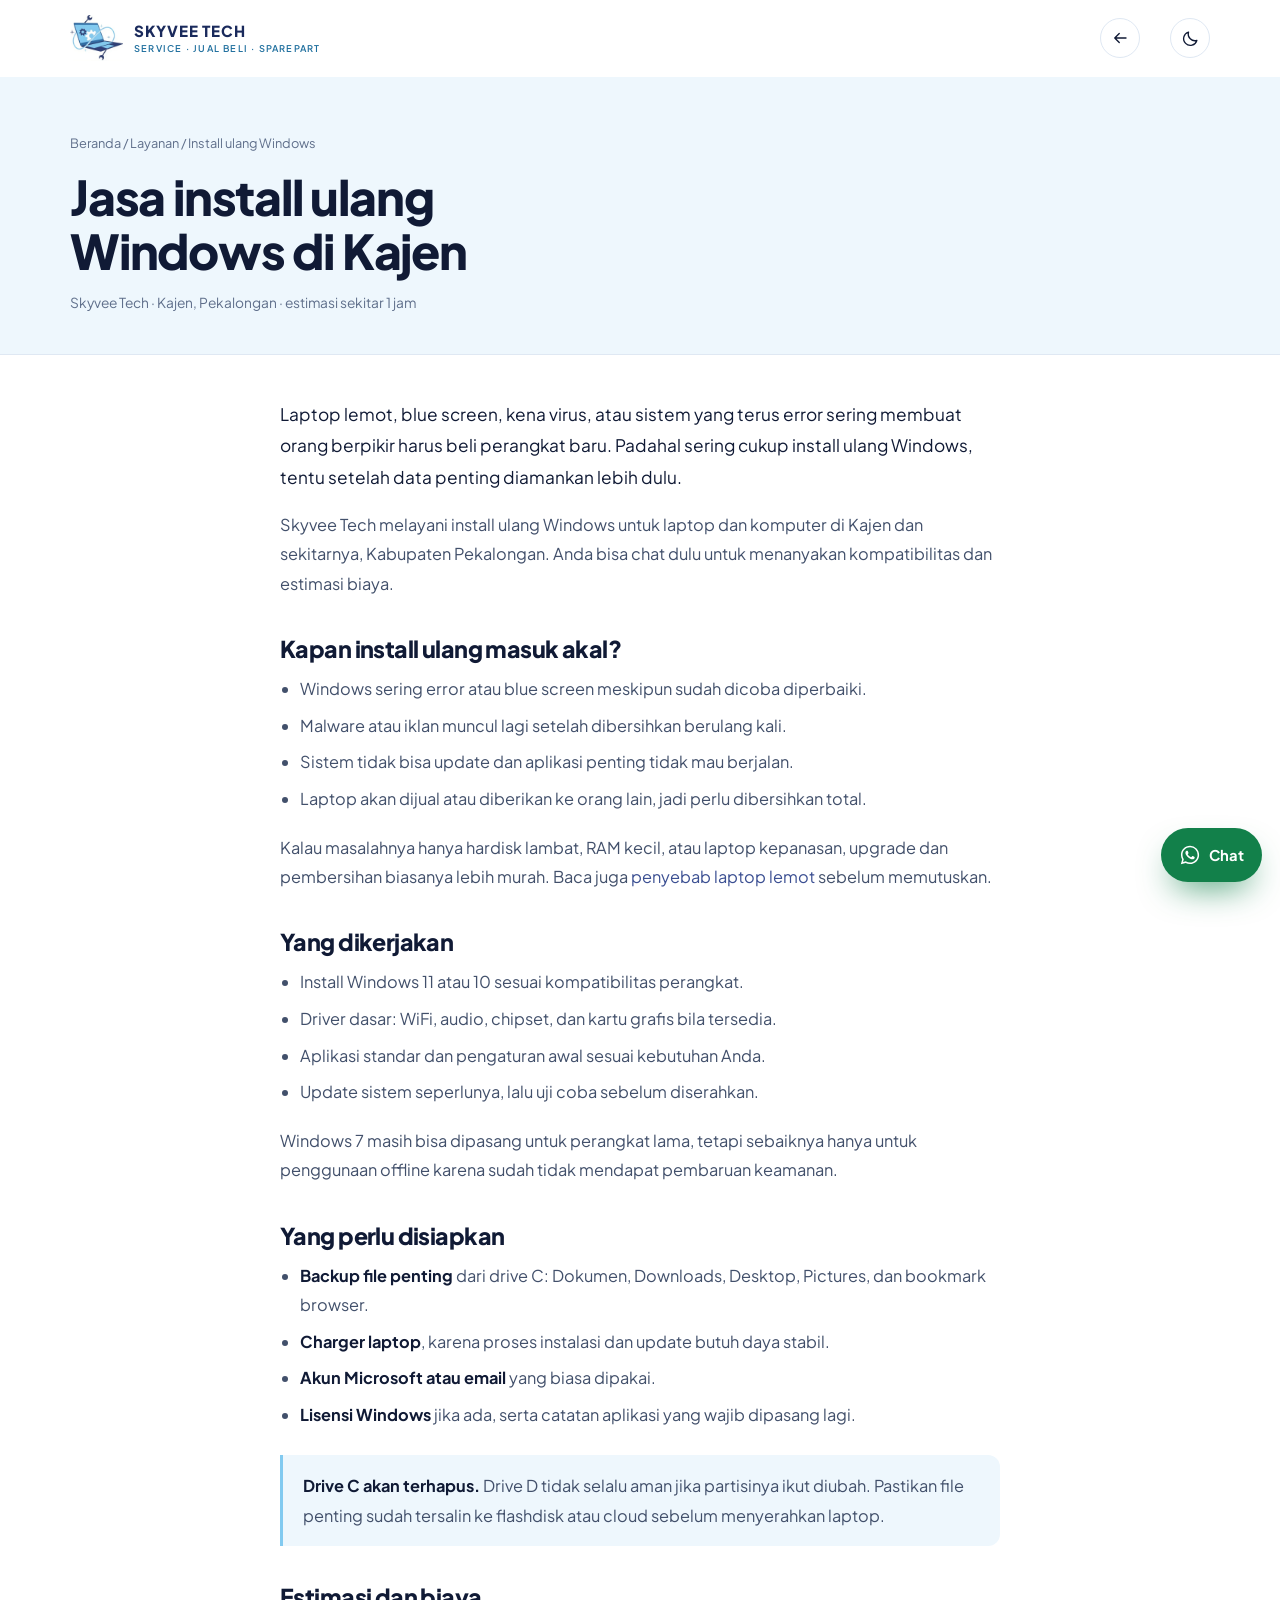
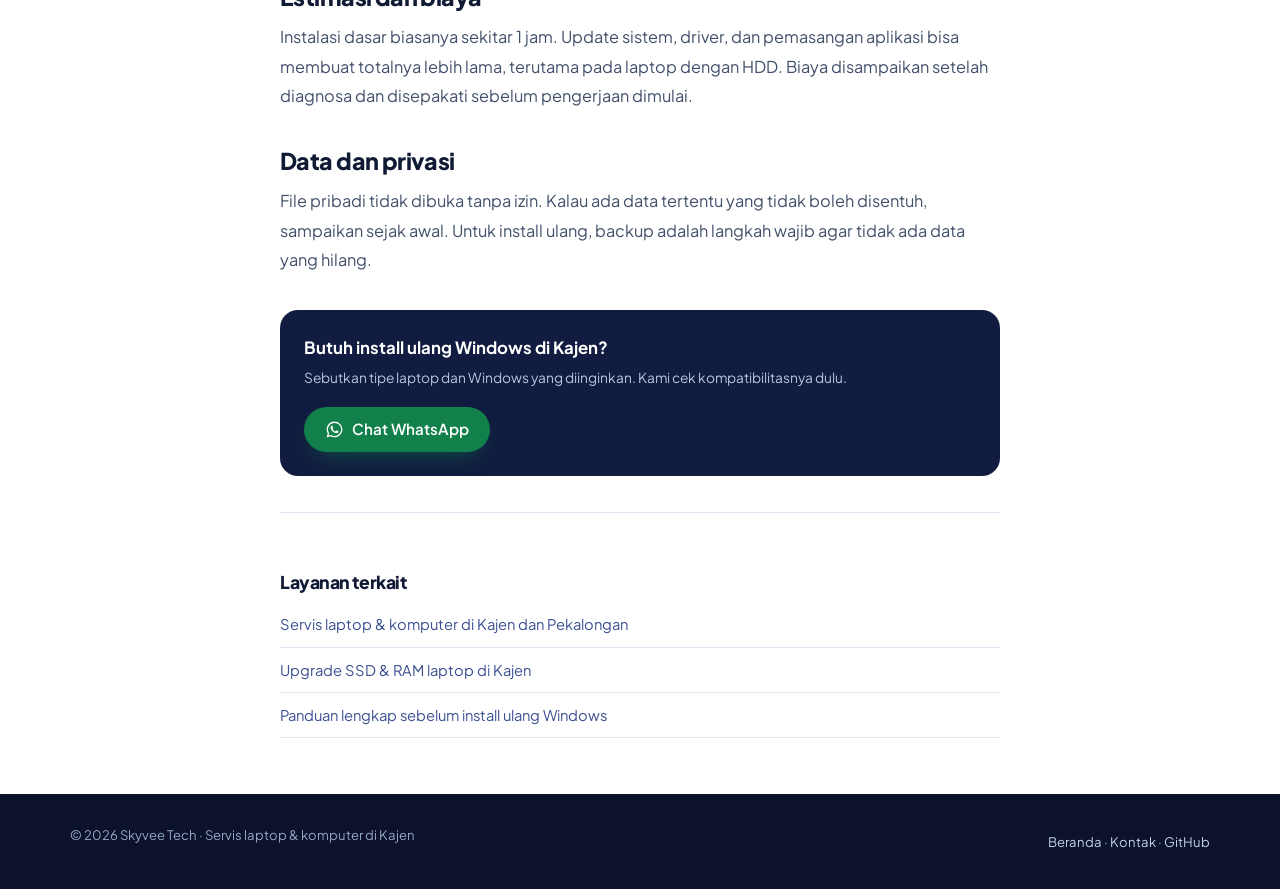
==== install-ulang-windows-kajen.html @ 033c81c3 "Tambah halaman layanan dan optimalkan SEO lokal" ====
<!doctype html>
<html lang="id">
<head>
<meta charset="utf-8">
<meta name="viewport" content="width=device-width, initial-scale=1">
<title>Jasa Install Ulang Windows di Kajen — Skyvee Tech</title>
<meta name="description" content="Jasa install ulang Windows 11/10 di Kajen, Pekalongan. Driver lengkap, estimasi sekitar 1 jam, konsultasi kompatibilitas dan backup data via WhatsApp.">
<meta name="theme-color" content="#16204a">
<link rel="canonical" href="https://skyveetech.my.id/install-ulang-windows-kajen.html">
<meta property="og:type" content="website">
<meta property="og:site_name" content="Skyvee Tech">
<meta property="og:locale" content="id_ID">
<meta property="og:url" content="https://skyveetech.my.id/install-ulang-windows-kajen.html">
<meta property="og:title" content="Jasa Install Ulang Windows di Kajen — Skyvee Tech">
<meta property="og:description" content="Install ulang Windows 11/10 di Kajen, Pekalongan. Driver lengkap, estimasi sekitar 1 jam, konsultasi dan backup data via WhatsApp.">
<meta property="og:image" content="https://skyveetech.my.id/assets/img/og.jpg">
<meta name="twitter:card" content="summary_large_image">
<link rel="icon" href="assets/favicon.svg" type="image/svg+xml">
<link rel="apple-touch-icon" href="assets/apple-touch-icon.png">
<link rel="preload" href="assets/fonts/plus-jakarta-sans-latin.woff2" as="font" type="font/woff2" crossorigin>
<script>
(function () {
  var theme;
  try { theme = localStorage.getItem('theme'); } catch (e) {}
  if (theme !== 'dark' && theme !== 'light') {
    theme = window.matchMedia('(prefers-color-scheme: dark)').matches ? 'dark' : 'light';
  }
  document.documentElement.setAttribute('data-theme', theme);
})();
</script>
<link rel="stylesheet" href="assets/css/style.css">
<script>document.documentElement.classList.add('js');</script>
<script type="application/ld+json">
{
  "@context": "https://schema.org",
  "@graph": [
    {
      "@type": "Service",
      "name": "Install Ulang Windows di Kajen",
      "serviceType": "Install ulang Windows",
      "description": "Jasa install ulang Windows 11/10 di Kajen, Pekalongan, termasuk driver dan aplikasi standar. Konsultasi kompatibilitas dan backup data sebelum pengerjaan.",
      "url": "https://skyveetech.my.id/install-ulang-windows-kajen.html",
      "provider": {
        "@type": "LocalBusiness",
        "name": "Skyvee Tech",
        "url": "https://skyveetech.my.id/",
        "telephone": "+6285641388709",
        "address": {
          "@type": "PostalAddress",
          "streetAddress": "Perumahan Griya Kajen Indah, Gg. Anggrek IV No.46, Karang Utara",
          "addressLocality": "Kajen",
          "addressRegion": "Jawa Tengah",
          "postalCode": "51161",
          "addressCountry": "ID"
        }
      },
      "areaServed": { "@type": "AdministrativeArea", "name": "Kabupaten Pekalongan" }
    },
    {
      "@type": "BreadcrumbList",
      "itemListElement": [
        { "@type": "ListItem", "position": 1, "name": "Beranda", "item": "https://skyveetech.my.id/" },
        { "@type": "ListItem", "position": 2, "name": "Layanan", "item": "https://skyveetech.my.id/#layanan" },
        { "@type": "ListItem", "position": 3, "name": "Install Ulang Windows di Kajen", "item": "https://skyveetech.my.id/install-ulang-windows-kajen.html" }
      ]
    }
  ]
}
</script>
</head>
<body>
<header class="site-header" id="site-header">
  <div class="wrap header-inner">
    <a class="brand" href="index.html" aria-label="Skyvee Tech — beranda">
      <img id="brand-mark" src="assets/img/logo-mark.webp" data-light="assets/img/logo-mark.webp" data-dark="assets/img/logo-mark-dark.webp" alt="" width="277" height="240">
      <script>
        if (document.documentElement.getAttribute('data-theme') === 'dark') {
          document.getElementById('brand-mark').src = 'assets/img/logo-mark-dark.webp';
        }
      </script>
      <span class="brand-text">
        <strong>Skyvee Tech</strong>
        <small>Service · Jual Beli · Sparepart</small>
      </span>
    </a>
    <a class="article-back" href="index.html" aria-label="Kembali ke beranda">
      <svg class="icon" aria-hidden="true"><use href="#i-arrow-left"></use></svg>
    </a>
    <button class="theme-toggle" type="button" aria-label="Aktifkan mode gelap" title="Mode gelap">
      <svg class="icon" aria-hidden="true"><use href="#i-moon"></use></svg>
    </button>
  </div>
</header>

<main>
  <div class="article-hero">
    <div class="wrap">
      <p class="article-crumbs"><a href="index.html">Beranda</a> / <a href="index.html#layanan">Layanan</a> / Install ulang Windows</p>
      <h1>Jasa install ulang Windows di Kajen</h1>
      <p class="article-meta">Skyvee Tech · Kajen, Pekalongan · estimasi sekitar 1 jam</p>
    </div>
  </div>

  <article class="article-body">
    <p>Laptop lemot, blue screen, kena virus, atau sistem yang terus error sering membuat orang berpikir harus beli perangkat baru. Padahal sering cukup install ulang Windows, tentu setelah data penting diamankan lebih dulu.</p>
    <p>Skyvee Tech melayani install ulang Windows untuk laptop dan komputer di Kajen dan sekitarnya, Kabupaten Pekalongan. Anda bisa chat dulu untuk menanyakan kompatibilitas dan estimasi biaya.</p>

    <h2>Kapan install ulang masuk akal?</h2>
    <ul>
      <li>Windows sering error atau blue screen meskipun sudah dicoba diperbaiki.</li>
      <li>Malware atau iklan muncul lagi setelah dibersihkan berulang kali.</li>
      <li>Sistem tidak bisa update dan aplikasi penting tidak mau berjalan.</li>
      <li>Laptop akan dijual atau diberikan ke orang lain, jadi perlu dibersihkan total.</li>
    </ul>
    <p>Kalau masalahnya hanya hardisk lambat, RAM kecil, atau laptop kepanasan, upgrade dan pembersihan biasanya lebih murah. Baca juga <a href="artikel/laptop-lemot.html">penyebab laptop lemot</a> sebelum memutuskan.</p>

    <h2>Yang dikerjakan</h2>
    <ul>
      <li>Install Windows 11 atau 10 sesuai kompatibilitas perangkat.</li>
      <li>Driver dasar: WiFi, audio, chipset, dan kartu grafis bila tersedia.</li>
      <li>Aplikasi standar dan pengaturan awal sesuai kebutuhan Anda.</li>
      <li>Update sistem seperlunya, lalu uji coba sebelum diserahkan.</li>
    </ul>
    <p>Windows 7 masih bisa dipasang untuk perangkat lama, tetapi sebaiknya hanya untuk penggunaan offline karena sudah tidak mendapat pembaruan keamanan.</p>

    <h2>Yang perlu disiapkan</h2>
    <ul>
      <li><strong>Backup file penting</strong> dari drive C: Dokumen, Downloads, Desktop, Pictures, dan bookmark browser.</li>
      <li><strong>Charger laptop</strong>, karena proses instalasi dan update butuh daya stabil.</li>
      <li><strong>Akun Microsoft atau email</strong> yang biasa dipakai.</li>
      <li><strong>Lisensi Windows</strong> jika ada, serta catatan aplikasi yang wajib dipasang lagi.</li>
    </ul>
    <div class="callout">
      <p><strong>Drive C akan terhapus.</strong> Drive D tidak selalu aman jika partisinya ikut diubah. Pastikan file penting sudah tersalin ke flashdisk atau cloud sebelum menyerahkan laptop.</p>
    </div>

    <h2>Estimasi dan biaya</h2>
    <p>Instalasi dasar biasanya sekitar 1 jam. Update sistem, driver, dan pemasangan aplikasi bisa membuat totalnya lebih lama, terutama pada laptop dengan HDD. Biaya disampaikan setelah diagnosa dan disepakati sebelum pengerjaan dimulai.</p>

    <h2>Data dan privasi</h2>
    <p>File pribadi tidak dibuka tanpa izin. Kalau ada data tertentu yang tidak boleh disentuh, sampaikan sejak awal. Untuk install ulang, backup adalah langkah wajib agar tidak ada data yang hilang.</p>

    <div class="article-cta">
      <div>
        <strong>Butuh install ulang Windows di Kajen?</strong>
        <p>Sebutkan tipe laptop dan Windows yang diinginkan. Kami cek kompatibilitasnya dulu.</p>
      </div>
      <a class="btn btn-wa" href="https://wa.me/6285641388709?text=Halo%20Skyvee%20Tech%2C%20saya%20mau%20install%20ulang%20Windows.%20Laptop%20saya%3A%20" target="_blank" rel="noopener">
        <svg class="icon" aria-hidden="true"><use href="#i-wa"></use></svg>
        Chat WhatsApp
      </a>
    </div>

    <div class="article-related">
      <h2>Layanan terkait</h2>
      <a href="servis-laptop-pekalongan.html">Servis laptop &amp; komputer di Kajen dan Pekalongan</a>
      <a href="upgrade-ssd-ram-kajen.html">Upgrade SSD &amp; RAM laptop di Kajen</a>
      <a href="artikel/install-ulang-windows.html">Panduan lengkap sebelum install ulang Windows</a>
    </div>
  </article>
</main>

<footer class="article-footer">
  <div class="wrap">
    <p>© 2026 Skyvee Tech · Servis laptop &amp; komputer di Kajen</p>
    <p><a href="index.html">Beranda</a> · <a href="index.html#kontak">Kontak</a> · <a href="https://github.com/Skyvee-Tech" target="_blank" rel="noopener">GitHub</a></p>
  </div>
</footer>

<a class="wa-float" href="https://wa.me/6285641388709?text=Halo%20Skyvee%20Tech%2C%20saya%20mau%20tanya%20soal%20servis." target="_blank" rel="noopener" aria-label="Chat WhatsApp Skyvee Tech">
  <svg class="icon" aria-hidden="true"><use href="#i-wa"></use></svg>
  <span>Chat</span>
</a>

<svg xmlns="http://www.w3.org/2000/svg" class="sprite" aria-hidden="true" focusable="false">
  <symbol id="i-wa" viewBox="0 0 24 24"><path fill="currentColor" d="M12.04 2C6.58 2 2.13 6.45 2.13 11.91c0 1.75.46 3.45 1.32 4.95L2 22l5.25-1.38a9.9 9.9 0 0 0 4.79 1.22h.01c5.46 0 9.9-4.45 9.9-9.91 0-2.65-1.03-5.14-2.9-7.01A9.82 9.82 0 0 0 12.04 2Zm0 18.15h-.01a8.2 8.2 0 0 1-4.19-1.15l-.3-.18-3.12.82.83-3.04-.2-.31a8.2 8.2 0 0 1-1.26-4.38c0-4.54 3.7-8.24 8.25-8.24 2.2 0 4.27.86 5.83 2.42a8.18 8.18 0 0 1 2.41 5.83c0 4.54-3.7 8.23-8.24 8.23Zm4.52-6.16c-.25-.12-1.47-.72-1.69-.81-.23-.08-.39-.12-.56.13-.17.24-.64.8-.78.97-.15.17-.29.19-.54.06-.25-.12-1.05-.39-1.99-1.23-.74-.66-1.23-1.47-1.38-1.72-.14-.25-.01-.38.11-.51.11-.11.25-.29.37-.43.12-.14.17-.25.25-.41.08-.17.04-.31-.02-.43-.06-.12-.56-1.34-.76-1.84-.2-.48-.41-.42-.56-.43h-.48c-.17 0-.43.06-.66.31-.22.25-.86.85-.86 2.07 0 1.22.89 2.4 1.01 2.56.12.17 1.75 2.67 4.23 3.74.59.26 1.05.41 1.41.52.59.19 1.13.16 1.56.1.48-.07 1.47-.6 1.68-1.18.21-.58.21-1.07.15-1.18-.06-.1-.23-.16-.48-.29Z"/></symbol>
  <symbol id="i-arrow-left" viewBox="0 0 24 24"><path fill="none" stroke="currentColor" stroke-width="1.8" stroke-linecap="round" stroke-linejoin="round" d="M20 12H5m6 6-6-6 6-6"/></symbol>
  <symbol id="i-moon" viewBox="0 0 24 24"><path fill="none" stroke="currentColor" stroke-width="1.7" stroke-linecap="round" stroke-linejoin="round" d="M20 14.5A8.5 8.5 0 0 1 9.5 4a8.5 8.5 0 1 0 10.5 10.5Z"/></symbol>
  <symbol id="i-sun" viewBox="0 0 24 24"><circle cx="12" cy="12" r="4.2" fill="none" stroke="currentColor" stroke-width="1.7"/><path fill="none" stroke="currentColor" stroke-width="1.7" stroke-linecap="round" d="M12 3v2M12 19v2M3 12h2M19 12h2M5.6 5.6 7 7M17 17l1.4 1.4M18.4 5.6 17 7M7 17l-1.4 1.4"/></symbol>
</svg>

<script src="assets/js/main.js" defer></script>
</body>
</html>
---- assets/css/style.css ----
/* ==========================================================================
   Skyvee Tech — landing page
   Palet diambil dari logo: navy #2f3f76, biru langit #82caf0.
   ========================================================================== */

/* Plus Jakarta Sans, SIL OFL 1.1 — variable 200–800, Latin subset */
@font-face {
  font-family: "Plus Jakarta Sans";
  font-style: normal;
  font-weight: 400 800;
  font-display: swap;
  src: url("../fonts/plus-jakarta-sans-latin.woff2") format("woff2");
  unicode-range: U+0000-00FF, U+0131, U+0152-0153, U+02BB-02BC, U+02C6, U+02DA, U+02DC, U+0304, U+0308, U+0329, U+2000-206F, U+20AC, U+2122, U+2191, U+2193, U+2212, U+2215, U+FEFF, U+FFFD;
}

:root {
  --navy-950: #0b1229;
  --navy-900: #111c40;
  --navy-800: #1a2a5c;
  --navy-700: #243470;
  --brand-700: #2f3f76;
  --brand-600: #3b4f92;
  --sky-500: #4aa8dd;
  --sky-400: #82caf0;
  --sky-200: #d9eefb;
  --sky-100: #eef7fd;
  --eyebrow: #1f6f9e;
  --ink: #101a35;
  --body: #42506b;
  --muted: #5f6f8b;
  --line: #dfe8f3;
  --white: #ffffff;
  --wa: #12804a;
  --wa-dark: #0c6a3b;
  --gold: #f5a623;

  --radius-sm: 12px;
  --radius: 18px;
  --radius-lg: 26px;
  --shadow-sm: 0 2px 8px rgba(16, 26, 53, .05);
  --shadow: 0 18px 40px -18px rgba(16, 26, 53, .22);
  --shadow-lg: 0 40px 80px -36px rgba(16, 26, 53, .35);
  --wrap: 1140px;
  --ease: cubic-bezier(.22, .61, .36, 1);
  --glass-bg: linear-gradient(145deg, rgba(255, 255, 255, .93), rgba(255, 255, 255, .72));
  --glass-border: rgba(130, 202, 240, .30);
  --glass-shadow: 0 18px 40px -30px rgba(16, 26, 53, .35), 0 6px 18px -14px rgba(16, 26, 53, .12);
  --glass-inset: inset 0 1px 0 rgba(255, 255, 255, .8);
}

*, *::before, *::after { box-sizing: border-box; }

html { scroll-behavior: smooth; -webkit-text-size-adjust: 100%; }

body {
  margin: 0;
  background: var(--white);
  color: var(--body);
  font-family: "Plus Jakarta Sans", "Segoe UI", system-ui, -apple-system, sans-serif;
  font-size: 16px;
  line-height: 1.65;
  -webkit-font-smoothing: antialiased;
  text-rendering: optimizeLegibility;
}

img, iframe, svg { max-width: 100%; }
img { height: auto; display: block; }

h1, h2, h3 {
  margin: 0 0 .5em;
  color: var(--ink);
  font-weight: 800;
  letter-spacing: -.025em;
  line-height: 1.12;
  text-wrap: balance;
}

section[id] { scroll-margin-top: 92px; }

h1 { font-size: clamp(2.15rem, 4.6vw, 3.7rem); }
h2 { font-size: clamp(1.7rem, 3.4vw, 2.55rem); }
h3 { font-size: 1.16rem; letter-spacing: -.01em; }

p { margin: 0 0 1em; }
p:last-child { margin-bottom: 0; }

a { color: var(--brand-600); text-decoration: none; }
a:hover { color: var(--brand-700); }

::selection { background: var(--sky-200); color: var(--ink); }

:focus-visible {
  outline: 3px solid var(--sky-500);
  outline-offset: 3px;
  border-radius: 6px;
}

.wrap {
  width: min(var(--wrap), 100% - 40px);
  margin-inline: auto;
}

.sr-only {
  position: absolute;
  width: 1px; height: 1px;
  padding: 0; margin: -1px;
  overflow: hidden;
  clip: rect(0 0 0 0);
  white-space: nowrap;
  border: 0;
}

.sprite { position: absolute; width: 0; height: 0; overflow: hidden; }

.icon { width: 1.25em; height: 1.25em; flex: none; }

.skip-link {
  position: absolute;
  left: 16px; top: -80px;
  z-index: 100;
  padding: 12px 18px;
  background: var(--navy-900);
  color: #fff;
  border-radius: 10px;
  font-weight: 600;
  transition: top .2s var(--ease);
}
.skip-link:focus { top: 16px; color: #fff; }

/* ---------- Buttons ---------- */

.btn {
  display: inline-flex;
  align-items: center;
  justify-content: center;
  gap: .55em;
  padding: 12px 20px;
  border: 1px solid transparent;
  border-radius: 999px;
  font: inherit;
  font-size: .95rem;
  font-weight: 600;
  line-height: 1.2;
  cursor: pointer;
  transition: transform .18s var(--ease), background-color .18s var(--ease),
              box-shadow .18s var(--ease), color .18s var(--ease), border-color .18s var(--ease);
}
.btn:hover { transform: translateY(-1px); }
.btn:active { transform: translateY(0); }

.btn-lg { padding: 15px 26px; font-size: 1rem; }
.btn-sm { padding: 9px 16px; font-size: .875rem; }

.btn-wa { background: var(--wa); color: #fff; box-shadow: 0 10px 24px -12px rgba(18, 128, 74, .75); }
.btn-wa:hover { background: var(--wa-dark); color: #fff; }

.btn-primary { background: var(--navy-800); color: #fff; }
.btn-primary:hover { background: var(--navy-900); color: #fff; }

.btn-ghost {
  background: #fff;
  color: var(--ink);
  border-color: var(--line);
  box-shadow: var(--shadow-sm);
}
.btn-ghost:hover { border-color: var(--sky-400); color: var(--ink); }

.btn-outline-light {
  background: rgba(255, 255, 255, .04);
  color: #fff;
  border-color: rgba(255, 255, 255, .28);
}
.btn-outline-light:hover { background: rgba(255, 255, 255, .1); color: #fff; border-color: rgba(255, 255, 255, .45); }

/* ---------- Header ---------- */

.site-header {
  position: sticky;
  top: 0;
  z-index: 50;
  background: #fff;
  border-bottom: 1px solid transparent;
  transition: border-color .2s var(--ease), box-shadow .2s var(--ease);
}
.site-header.is-scrolled {
  border-bottom-color: var(--line);
  box-shadow: 0 12px 30px -22px rgba(16, 26, 53, .35);
}

.header-inner {
  display: flex;
  align-items: center;
  gap: 30px;
  min-height: 76px;
}
.scroll-progress {
  position: fixed;
  top: 0;
  left: 0;
  right: 0;
  height: 3px;
  z-index: 90;
  pointer-events: none;
}
.scroll-progress span {
  display: block;
  width: 100%;
  height: 100%;
  transform: scaleX(0);
  transform-origin: 0 50%;
  background: linear-gradient(90deg, var(--sky-400), var(--sky-500), var(--brand-600));
  transition: transform .1s linear;
}

.brand { display: flex; align-items: center; gap: 11px; color: var(--ink); }
.brand:hover { color: var(--ink); }
.brand img { width: auto; height: 46px; }
.brand-text { display: grid; line-height: 1.15; }
.brand-text strong {
  font-size: .95rem;
  font-weight: 800;
  letter-spacing: .06em;
  text-transform: uppercase;
  color: var(--navy-800);
}
.brand-text small {
  font-size: .58rem;
  font-weight: 600;
  letter-spacing: .13em;
  text-transform: uppercase;
  color: var(--eyebrow);
  margin-top: 3px;
}

.site-nav { margin-left: auto; display: flex; align-items: center; gap: 26px; }
.site-nav a {
  position: relative;
  color: var(--body);
  font-size: .9rem;
  font-weight: 500;
}
.site-nav a::after {
  content: "";
  position: absolute;
  left: 0; right: 0; bottom: -6px;
  height: 2px;
  background: var(--sky-500);
  transform: scaleX(0);
  transform-origin: left;
  transition: transform .22s var(--ease);
}
.site-nav a:hover { color: var(--ink); }
.site-nav a:hover::after { transform: scaleX(1); }
.site-nav a[aria-current="location"] { color: var(--ink); }
.site-nav a[aria-current="location"]::after { transform: scaleX(1); }

.theme-toggle {
  display: inline-flex;
  align-items: center;
  justify-content: center;
  width: 40px;
  height: 40px;
  flex: none;
  background: #fff;
  border: 1px solid var(--line);
  border-radius: 50%;
  color: var(--ink);
  cursor: pointer;
  transition: border-color .18s var(--ease), background-color .18s var(--ease);
}
.theme-toggle:hover { border-color: var(--sky-400); }
.theme-toggle .icon { width: 19px; height: 19px; }

.nav-toggle {
  display: none;
  margin-left: auto;
  width: 44px; height: 44px;
  align-items: center;
  justify-content: center;
  background: #fff;
  border: 1px solid var(--line);
  border-radius: 12px;
  color: var(--ink);
  cursor: pointer;
}
.nav-toggle .icon { width: 22px; height: 22px; }

.header-cta { white-space: nowrap; }

/* ---------- Hero ---------- */

.hero {
  position: relative;
  overflow: hidden;
  padding: 68px 0 84px;
  background:
    radial-gradient(900px 500px at 82% 8%, var(--sky-100) 0%, rgba(238, 247, 253, 0) 65%),
    linear-gradient(180deg, #f4faff 0%, #fbfdff 55%, #fff 100%);
}
.hero::before {
  content: "";
  position: absolute;
  inset: 0;
  background-image: linear-gradient(rgba(47, 63, 118, .055) 1px, transparent 1px),
                    linear-gradient(90deg, rgba(47, 63, 118, .055) 1px, transparent 1px);
  background-size: 64px 64px;
  mask-image: radial-gradient(680px 480px at 24% 12%, #000 0%, transparent 72%);
  -webkit-mask-image: radial-gradient(680px 480px at 24% 12%, #000 0%, transparent 72%);
  pointer-events: none;
}

.hero-grid {
  position: relative;
  display: grid;
  grid-template-columns: minmax(0, 1.04fr) minmax(0, .96fr);
  align-items: center;
  gap: 56px;
}

.pill {
  display: inline-flex;
  align-items: center;
  gap: 10px;
  margin-bottom: 22px;
  padding: 8px 15px;
  background: #fff;
  border: 1px solid var(--line);
  border-radius: 999px;
  box-shadow: var(--shadow-sm);
  color: var(--brand-700);
  font-size: .8rem;
  font-weight: 600;
  letter-spacing: .02em;
}
.pill .dot {
  width: 8px; height: 8px;
  border-radius: 50%;
  background: #1fb56a;
  box-shadow: 0 0 0 4px rgba(31, 181, 106, .16);
}

.hero h1 { max-width: 15ch; }
.hl {
  background: linear-gradient(transparent 62%, var(--sky-200) 62%);
  background-repeat: no-repeat;
}

.lede {
  max-width: 60ch;
  color: var(--body);
  font-size: 1.06rem;
  line-height: 1.7;
  text-wrap: pretty;
}

.hero-actions {
  display: flex;
  flex-wrap: wrap;
  gap: 12px;
  margin: 30px 0 18px;
}

.hero-note {
  display: flex;
  flex-wrap: wrap;
  align-items: center;
  gap: 8px;
  color: var(--muted);
  font-size: .875rem;
}
.hero-note .icon { color: var(--wa); width: 18px; height: 18px; }

.hero-media { position: relative; }
.hero-media > img {
  width: 100%;
  aspect-ratio: 4 / 5;
  object-fit: cover;
  border-radius: var(--radius-lg);
  box-shadow: var(--shadow-lg);
}
.hero-media::before {
  content: "";
  position: absolute;
  inset: -18px -18px auto auto;
  width: 62%;
  height: 55%;
  border-radius: 32px;
  background: linear-gradient(135deg, var(--sky-200), rgba(217, 238, 251, 0));
  z-index: -1;
}

.float-card {
  position: absolute;
  display: flex;
  align-items: center;
  gap: 12px;
  padding: 13px 17px;
  background: rgba(255, 255, 255, .96);
  border: 1px solid rgba(255, 255, 255, .8);
  border-radius: 16px;
  box-shadow: 0 24px 50px -24px rgba(16, 26, 53, .45);
}
.rating-card { top: 22px; left: -32px; }
.hours-card { bottom: 26px; right: -26px; }
@keyframes float-soft {
  from { transform: translateY(0); }
  to { transform: translateY(-6px); }
}
@media (prefers-reduced-motion: no-preference) {
  .float-card { animation: float-soft 6s ease-in-out infinite alternate; }
  .hours-card { animation-delay: -3s; }
}

.rating-card > div { display: grid; grid-template-columns: auto auto; align-items: baseline; gap: 1px 10px; }
.rating-value { font-size: 1.5rem; font-weight: 800; color: var(--ink); line-height: 1; }
.rating-label { grid-column: 1 / -1; color: var(--muted); font-size: .72rem; }

.stars { color: var(--gold); font-size: .82rem; letter-spacing: .12em; line-height: 1; }
.g-logo { width: 26px; height: 26px; flex: none; }
.g-logo-sm { width: 16px; height: 16px; }

.hours-card strong { display: block; color: var(--ink); font-size: .9rem; line-height: 1.3; }
.hours-card > div span { color: var(--muted); font-size: .75rem; }

/* ---------- Icon tiles ---------- */

.icon-tile {
  display: inline-flex;
  align-items: center;
  justify-content: center;
  width: 46px; height: 46px;
  flex: none;
  border-radius: 13px;
  background: var(--sky-100);
  color: var(--brand-700);
}
.icon-tile .icon { width: 23px; height: 23px; }
.icon-tile-sm { width: 40px; height: 40px; border-radius: 11px; }
.icon-tile-sm .icon { width: 20px; height: 20px; }

/* ---------- Trust strip ---------- */

.trust {
  border-block: 1px solid var(--line);
  background: #fff;
}
.trust-grid {
  display: grid;
  grid-template-columns: repeat(4, 1fr);
  gap: 8px;
}
.trust-item {
  display: flex;
  align-items: center;
  gap: 13px;
  padding: 24px 18px;
  position: relative;
}
.trust-item + .trust-item::before {
  content: "";
  position: absolute;
  left: 0; top: 26%; bottom: 26%;
  width: 1px;
  background: var(--line);
}
.trust-item strong { display: block; color: var(--ink); font-size: .93rem; line-height: 1.35; }
.trust-item div > span { color: var(--muted); font-size: .78rem; line-height: 1.4; display: block; }

/* ---------- Sections ---------- */

.section { padding: 96px 0; }
.section-tint { background: var(--sky-100); }

.section-dark {
  position: relative;
  overflow: hidden;
  background:
    radial-gradient(700px 380px at 85% 0%, rgba(74, 168, 221, .22) 0%, transparent 70%),
    var(--navy-900);
  color: #c9d6ec;
}
.section-dark::before {
  content: "";
  position: absolute;
  inset: 0;
  background-image: linear-gradient(rgba(255, 255, 255, .045) 1px, transparent 1px),
                    linear-gradient(90deg, rgba(255, 255, 255, .045) 1px, transparent 1px);
  background-size: 56px 56px;
  mask-image: radial-gradient(720px 420px at 15% 10%, #000 0%, transparent 75%);
  -webkit-mask-image: radial-gradient(720px 420px at 15% 10%, #000 0%, transparent 75%);
  pointer-events: none;
}
.section-dark .wrap { position: relative; }
.section-dark h2 { color: #fff; }
.section-dark .lede { color: #b6c6df; }

.section-head { max-width: 720px; margin-bottom: 52px; }
.section-head .lede { margin-top: 14px; }

.eyebrow {
  margin: 0 0 12px;
  color: var(--eyebrow);
  font-size: .78rem;
  font-weight: 700;
  letter-spacing: .16em;
  text-transform: uppercase;
}
.eyebrow-light { color: var(--sky-400); }

.section-note {
  margin-top: 28px;
  padding: 16px 20px;
  background: var(--sky-100);
  border-left: 3px solid var(--sky-400);
  border-radius: 0 12px 12px 0;
  color: var(--muted);
  font-size: .9rem;
}
.section-dark .section-note { background: rgba(255, 255, 255, .05); color: #b6c6df; border-left-color: var(--sky-400); }

/* ---------- Layanan ---------- */

.cards {
  display: grid;
  grid-template-columns: repeat(3, minmax(0, 1fr));
  gap: 18px;
}
.card {
  display: flex;
  flex-direction: column;
  padding: 28px 26px;
  background: #fff;
  border: 1px solid var(--line);
  border-radius: var(--radius);
  box-shadow: var(--shadow-sm);
  transition: transform .22s var(--ease), box-shadow .22s var(--ease), border-color .22s var(--ease);
}
.card:hover {
  transform: translateY(-3px);
  border-color: var(--sky-400);
  box-shadow: var(--shadow), var(--glass-inset);
}
.card .icon-tile { margin-bottom: 20px; }
.card h3 { margin-bottom: 8px; }
.card p { color: var(--body); font-size: .93rem; line-height: 1.6; }

.card-link {
  display: inline-flex;
  align-items: center;
  gap: 6px;
  margin-top: auto;
  padding-top: 18px;
  color: var(--brand-600);
  font-size: .85rem;
  font-weight: 600;
}
.card-link .icon { width: 16px; height: 16px; transition: transform .2s var(--ease); }
.card-link:hover .icon { transform: translateX(3px); }

/* ---------- Proses ---------- */

.steps {
  display: grid;
  grid-template-columns: repeat(3, minmax(0, 1fr));
  gap: 30px;
  margin: 0;
  padding: 0;
  list-style: none;
}
.steps li {
  position: relative;
  padding-top: 30px;
  border-top: 1px solid rgba(255, 255, 255, .18);
}
.steps li::before {
  content: "";
  position: absolute;
  top: -5px; left: 0;
  width: 9px; height: 9px;
  border-radius: 50%;
  background: var(--sky-400);
  box-shadow: 0 0 0 5px rgba(130, 202, 240, .16);
}
.step-num {
  display: block;
  margin-bottom: 10px;
  color: var(--sky-400);
  font-size: .8rem;
  font-weight: 700;
  letter-spacing: .16em;
}
.steps h3 { color: #fff; font-size: 1.22rem; }
.steps p { color: #b6c6df; font-size: .94rem; margin-bottom: 0; }

/* ---------- Ulasan ---------- */

.reviews-grid {
  display: grid;
  grid-template-columns: .82fr 1.18fr;
  gap: 26px;
  align-items: start;
}

.review-summary {
  position: relative;
  overflow: hidden;
  padding: 30px;
  background:
    linear-gradient(145deg, rgba(255, 255, 255, .94), rgba(255, 255, 255, .74)) padding-box,
    linear-gradient(135deg, rgba(255, 255, 255, .95), rgba(130, 202, 240, .42)) border-box;
  border: 1px solid transparent;
  border-radius: var(--radius-lg);
  box-shadow: 0 24px 60px -32px rgba(16, 26, 53, .45), 0 8px 24px -18px rgba(16, 26, 53, .24);
}
.review-summary::before {
  content: "";
  position: absolute;
  inset: 0;
  background: linear-gradient(120deg, rgba(255, 255, 255, .42), transparent 38%);
  pointer-events: none;
}
.review-summary::after {
  content: "";
  position: absolute;
  top: -100px;
  right: -80px;
  width: 220px;
  height: 220px;
  border-radius: 50%;
  background: radial-gradient(circle, rgba(130, 202, 240, .38), transparent 70%);
  pointer-events: none;
  animation: glass-float 9s ease-in-out infinite alternate;
}
.review-summary > * { position: relative; z-index: 1; }
@keyframes glass-float {
  from { transform: translate3d(0, 0, 0) scale(1); opacity: .55; }
  to { transform: translate3d(-16px, 12px, 0) scale(1.18); opacity: .85; }
}
@media (hover: hover) and (prefers-reduced-motion: no-preference) {
  .js .review-summary[data-reveal].is-visible { transition: transform .4s var(--ease), box-shadow .4s var(--ease); }
  .js .review-summary[data-reveal].is-visible:hover {
    transform: perspective(1000px) rotateX(1.4deg) rotateY(-1.4deg) translateY(-4px);
    box-shadow: 0 34px 80px -36px rgba(16, 26, 53, .55), 0 10px 28px -18px rgba(16, 26, 53, .28);
  }
}
.review-score {
  display: flex;
  align-items: center;
  gap: 18px;
  padding-bottom: 20px;
  margin-bottom: 18px;
  border-bottom: 1px solid var(--line);
}
.score {
  font-size: 3.6rem;
  font-weight: 800;
  line-height: 1;
  letter-spacing: -.04em;
  color: var(--navy-800);
}
.review-score .stars { display: block; font-size: 1rem; margin-bottom: 4px; }
.score-label { display: block; color: var(--muted); font-size: .82rem; }

.review-summary > p { color: var(--body); font-size: .93rem; }

.review-actions { display: grid; gap: 12px; margin: 22px 0; justify-items: start; }
.review-actions .btn { width: 100%; }

.text-link {
  display: inline-flex;
  align-items: center;
  gap: 6px;
  font-size: .88rem;
  font-weight: 600;
  color: var(--brand-600);
}
.text-link .icon { width: 15px; height: 15px; transition: transform .2s var(--ease); }
.text-link:hover .icon { transform: translateX(3px); }

.attribution {
  display: flex;
  align-items: center;
  gap: 8px;
  margin-top: 20px;
  padding-top: 16px;
  border-top: 1px solid var(--line);
  color: var(--muted);
  font-size: .78rem;
}

.review-cards {
  columns: 2;
  column-gap: 16px;
}
.review-cards-wrap { min-width: 0; }
.review-more-wrap {
  display: flex;
  justify-content: center;
  margin-top: 18px;
}
.review-more {
  min-width: 230px;
  max-width: 100%;
}
.review-cards.is-collapsible [data-review-extra]:not(.is-shown) { display: none; }
.review-card {
  display: inline-block;
  width: 100%;
  break-inside: avoid;
  margin: 0 0 16px;
  padding: 24px;
  background: linear-gradient(160deg, #fff 0%, #f7fbff 100%);
  border: 1px solid var(--line);
  border-top: 3px solid var(--sky-200);
  border-radius: var(--radius);
  box-shadow: var(--shadow-sm);
}
.review-card.is-shown { animation: review-in .55s var(--ease) both; }
@keyframes review-in {
  from { opacity: 0; transform: translateY(14px); }
  to { opacity: 1; transform: none; }
}
@media (hover: hover) and (prefers-reduced-motion: no-preference) {
  .review-card { transition: transform .3s var(--ease), box-shadow .3s var(--ease), border-color .3s var(--ease); }
  .js .review-card[data-reveal].is-visible { transition: transform .3s var(--ease), box-shadow .3s var(--ease), border-color .3s var(--ease); }
  .review-card:hover { box-shadow: var(--shadow), var(--glass-inset); }
  .review-card:not([data-reveal]):hover,
  .js .review-card[data-reveal].is-visible:hover { transform: translateY(-4px); }
}
.review-card figcaption {
  display: flex;
  align-items: center;
  gap: 11px;
  margin-bottom: 13px;
}
.avatar {
  display: grid;
  place-items: center;
  width: 38px; height: 38px;
  flex: none;
  border-radius: 50%;
  background: linear-gradient(140deg, var(--navy-700), var(--sky-500));
  color: #fff;
  font-size: .9rem;
  font-weight: 700;
  box-shadow: 0 0 0 3px var(--sky-100);
}
.reviewer { display: grid; line-height: 1.3; }
.reviewer strong { color: var(--ink); font-size: .88rem; }
.reviewer .stars { font-size: .72rem; margin-top: 2px; }
.review-card blockquote {
  margin: 0;
  color: var(--body);
  font-size: .9rem;
  line-height: 1.65;
}
.reply {
  margin-top: 14px;
  padding: 10px 0 0 12px;
  border-left: 2px solid var(--sky-400);
  color: var(--muted);
  font-size: .82rem;
}
.reply span {
  display: block;
  color: var(--brand-600);
  font-size: .68rem;
  font-weight: 700;
  letter-spacing: .08em;
  text-transform: uppercase;
  margin-bottom: 2px;
}

/* ---------- Galeri ---------- */

.gallery {
  display: grid;
  grid-template-columns: repeat(3, minmax(0, 1fr));
  gap: 16px;
}
.shot {
  position: relative;
  margin: 0;
  overflow: hidden;
  border-radius: var(--radius);
  background: var(--sky-100);
}
.shot img {
  width: 100%;
  aspect-ratio: 4 / 5;
  object-fit: cover;
  transition: transform .6s var(--ease);
}
.shot:hover img { transform: scale(1.035); }
.shot figcaption {
  position: absolute;
  inset: auto 0 0;
  padding: 46px 18px 16px;
  background: linear-gradient(transparent, rgba(11, 18, 41, .82));
  color: #fff;
  font-size: .82rem;
  font-weight: 500;
}
.gallery .shot img { cursor: zoom-in; }
.gallery .shot img:focus-visible { outline: 3px solid var(--sky-500); outline-offset: 3px; }

.lightbox {
  position: fixed;
  inset: 0;
  width: min(920px, calc(100vw - 32px));
  max-height: calc(100vh - 32px);
  margin: auto;
  padding: 0;
  overflow: hidden;
  border: 1px solid rgba(255, 255, 255, .18);
  border-radius: var(--radius-lg);
  background: rgba(9, 15, 32, .94);
  color: #fff;
  box-shadow: 0 40px 100px -30px rgba(0, 0, 0, .8);
}
.lightbox[open] { animation: lightbox-in .25s var(--ease); }
.lightbox::backdrop { background: rgba(6, 11, 24, .82); }
.lightbox-inner {
  position: relative;
  display: grid;
  grid-template-columns: 44px minmax(0, 1fr) 44px;
  align-items: center;
  gap: 10px;
  padding: 16px;
}
.lightbox figure {
  display: grid;
  gap: 10px;
  justify-items: center;
  min-width: 0;
  margin: 0;
}
.lightbox img {
  display: block;
  width: auto;
  height: auto;
  max-width: 100%;
  max-height: 76vh;
  border-radius: 14px;
  object-fit: contain;
}
.lightbox figcaption { color: #c3d2ea; font-size: .86rem; text-align: center; }
.lightbox-nav,
.lightbox-close {
  display: inline-flex;
  align-items: center;
  justify-content: center;
  width: 44px;
  height: 44px;
  border: 1px solid rgba(255, 255, 255, .2);
  border-radius: 50%;
  background: rgba(255, 255, 255, .08);
  color: #fff;
  cursor: pointer;
}
.lightbox-nav:hover,
.lightbox-close:hover { background: rgba(255, 255, 255, .16); }
.lightbox-close { position: absolute; top: 10px; right: 10px; z-index: 2; }
.lightbox-nav { position: relative; z-index: 1; }
.lightbox-nav .icon,
.lightbox-close .icon { width: 20px; height: 20px; }
@keyframes lightbox-in {
  from { opacity: 0; transform: scale(.97); }
  to { opacity: 1; transform: none; }
}
@media (max-width: 680px) {
  .lightbox { width: calc(100vw - 16px); max-height: calc(100vh - 16px); }
  .lightbox-inner { grid-template-columns: 1fr; padding: 10px; }
  .lightbox-nav { position: absolute; top: 50%; transform: translateY(-50%); }
  .lightbox-prev { left: 10px; }
  .lightbox-next { right: 10px; }
  .lightbox img { max-height: 72vh; }
  .lightbox figcaption { padding: 0 10px; }
}

/* ---------- Lokasi ---------- */

.location-grid {
  display: grid;
  grid-template-columns: 1.02fr .98fr;
  gap: 48px;
  align-items: start;
}
.location-copy h2 { margin-bottom: 14px; }

.info-list {
  display: grid;
  gap: 18px;
  margin: 26px 0 30px;
  padding: 0;
  list-style: none;
}
.info-list li { display: flex; gap: 14px; align-items: flex-start; }
.info-list strong { display: block; color: var(--ink); font-size: .9rem; }
.info-list p { margin: 2px 0 0; color: var(--body); font-size: .9rem; line-height: 1.55; }

.location-actions { display: flex; flex-wrap: wrap; gap: 10px; }

.map-card {
  position: relative;
  overflow: hidden;
  border-radius: var(--radius-lg);
  border: 1px solid var(--line);
  background: #fff;
  box-shadow: var(--shadow);
}
.map-card iframe {
  display: block;
  width: 100%;
  height: 430px;
  border: 0;
}
.map-note {
  display: flex;
  align-items: center;
  gap: 8px;
  padding: 13px 16px;
  color: var(--body);
  font-size: .82rem;
  border-top: 1px solid var(--line);
}
.map-note .icon { width: 16px; height: 16px; color: var(--brand-600); }

/* ---------- FAQ ---------- */

.faq-grid {
  display: grid;
  grid-template-columns: .85fr 1.15fr;
  gap: 56px;
  align-items: start;
}

.faq-list { border-top: 1px solid var(--line); }
.faq-list details { border-bottom: 1px solid var(--line); }
.faq-list summary {
  position: relative;
  padding: 20px 44px 20px 0;
  color: var(--ink);
  font-size: 1rem;
  font-weight: 600;
  cursor: pointer;
  list-style: none;
  transition: color .2s var(--ease);
}
.faq-list summary::-webkit-details-marker { display: none; }
.faq-list summary:hover { color: var(--brand-600); }
.faq-list summary::after {
  content: "+";
  position: absolute;
  right: 4px; top: 50%;
  transform: translateY(-50%);
  color: var(--sky-500);
  font-size: 1.5rem;
  font-weight: 400;
  line-height: 1;
  transition: transform .25s var(--ease);
}
.faq-list details[open] summary::after { transform: translateY(-50%) rotate(45deg); }
.faq-list details p {
  max-width: 60ch;
  padding: 0 40px 22px 0;
  margin: 0;
  color: var(--body);
  font-size: .93rem;
}
.faq-list details[open] p { animation: faq-in .25s var(--ease); }
@keyframes faq-in {
  from { opacity: 0; transform: translateY(-4px); }
  to { opacity: 1; transform: none; }
}

/* ---------- Kontak ---------- */

.contact-grid {
  display: grid;
  grid-template-columns: 1fr 1fr;
  gap: 48px;
  align-items: center;
}
.contact-actions { display: flex; flex-wrap: wrap; gap: 12px; margin-top: 28px; }

.contact-card {
  display: grid;
  gap: 2px;
  padding: 12px;
  background: rgba(255, 255, 255, .04);
  border: 1px solid rgba(255, 255, 255, .12);
  border-radius: var(--radius-lg);
}
.contact-card a {
  display: flex;
  align-items: center;
  gap: 14px;
  padding: 13px 14px;
  border-radius: 14px;
  color: #fff;
  transition: background-color .18s var(--ease);
}
.contact-card a:hover { background: rgba(255, 255, 255, .07); color: #fff; }
.contact-card small {
  display: block;
  color: #9fb2d2;
  font-size: .7rem;
  font-weight: 600;
  letter-spacing: .1em;
  text-transform: uppercase;
}
.contact-card strong { display: block; font-size: .92rem; font-weight: 600; line-height: 1.4; }
.contact-card .icon-tile {
  background: rgba(130, 202, 240, .14);
  color: var(--sky-400);
}

/* ---------- Footer ---------- */

.site-footer {
  padding: 64px 0 24px;
  background: var(--navy-950);
  color: #93a6c7;
  border-top: 1px solid rgba(255, 255, 255, .08);
}
.footer-grid {
  display: grid;
  grid-template-columns: 1.15fr .7fr 1fr;
  gap: 40px;
  padding-bottom: 40px;
  border-bottom: 1px solid rgba(255, 255, 255, .1);
}
.footer-brand img {
  width: 150px;
  height: 150px;
  object-fit: contain;
  padding: 6px;
  background: #fff;
  border-radius: 16px;
  margin-bottom: 16px;
}
.footer-brand p { font-size: .86rem; line-height: 1.6; max-width: 30ch; }

.footer-nav { display: grid; gap: 10px; align-content: start; }
.footer-nav a { color: #c3d2ea; font-size: .88rem; }
.footer-nav a:hover { color: var(--sky-400); }

.footer-meta { display: grid; gap: 6px; align-content: start; }
.footer-meta p { font-size: .86rem; }
.footer-meta a { color: #c3d2ea; }
.footer-meta a:hover { color: var(--sky-400); }
.footer-meta .fine { margin-top: 10px; color: #7286a8; font-size: .75rem; }

.footer-bottom {
  display: flex;
  flex-wrap: wrap;
  justify-content: space-between;
  gap: 10px;
  padding-top: 20px;
  padding-right: 150px;
  font-size: .78rem;
  color: #7286a8;
}
.footer-bottom a { color: #9fb2d2; }
.footer-bottom a:hover { color: var(--sky-400); }

/* ---------- Floating WhatsApp ---------- */

.wa-float {
  position: fixed;
  right: 18px;
  bottom: 18px;
  z-index: 60;
  display: inline-flex;
  align-items: center;
  gap: 8px;
  padding: 0 18px;
  height: 54px;
  border-radius: 999px;
  background: var(--wa);
  color: #fff;
  font-size: .92rem;
  font-weight: 700;
  box-shadow: 0 16px 34px -12px rgba(18, 128, 74, .8);
  transition: background-color .18s var(--ease), transform .18s var(--ease);
}
.wa-float .icon { width: 22px; height: 22px; }
.wa-float:hover { background: var(--wa-dark); color: #fff; transform: translateY(-2px); }

/* ---------- Reveal ---------- */

.js [data-reveal] {
  opacity: 0;
  transform: translateY(16px);
  transition: opacity .65s var(--ease), transform .65s var(--ease);
}
.js [data-reveal].is-visible { opacity: 1; transform: none; }

.cards .card:nth-child(2),
.article-grid .article-card:nth-child(2),
.review-cards .review-card:nth-child(2) { transition-delay: .06s; }
.cards .card:nth-child(3),
.article-grid .article-card:nth-child(3),
.review-cards .review-card:nth-child(3) { transition-delay: .12s; }
.cards .card:nth-child(4),
.review-cards .review-card:nth-child(4) { transition-delay: .18s; }
.cards .card:nth-child(5),
.review-cards .review-card:nth-child(5) { transition-delay: .24s; }
.cards .card:nth-child(6) { transition-delay: .30s; }

/* ---------- Responsive ---------- */

@media (max-width: 1040px) {
  .hero-grid { gap: 40px; }
  .header-inner { gap: 20px; }
  .site-nav { gap: 18px; }
  .site-nav a { font-size: .85rem; }
  .rating-card { left: -14px; }
  .hours-card { right: -12px; }
  .reviews-grid { grid-template-columns: 1fr; }
  .review-summary { display: grid; grid-template-columns: 1fr 1fr; gap: 0 32px; align-items: start; }
  .review-summary .review-score { grid-row: span 2; border-bottom: 0; margin-bottom: 0; padding-bottom: 0; }
  .review-summary .attribution { grid-column: 1 / -1; }
  .review-actions { margin: 14px 0 0; }
}

@media (max-width: 900px) {
  .section { padding: 76px 0; }
  .brand-text small { display: none; }
  .hero { padding: 48px 0 64px; }
  .hero-grid { grid-template-columns: 1fr; gap: 52px; }
  .hero h1 { max-width: 18ch; }
  .hero-media { max-width: 520px; width: 100%; margin-inline: auto; }
  .hero-media::before { inset: -14px -14px auto auto; }

  .trust-grid { grid-template-columns: repeat(2, 1fr); }
  .trust-item:nth-child(3)::before { display: none; }
  .trust-item:nth-child(n + 3) { border-top: 1px solid var(--line); }

  .cards { grid-template-columns: repeat(2, minmax(0, 1fr)); }
  .steps { grid-template-columns: 1fr; gap: 26px; }
  .location-grid { grid-template-columns: 1fr; gap: 34px; }
  .faq-grid { grid-template-columns: 1fr; gap: 34px; }
  .contact-grid { grid-template-columns: 1fr; gap: 34px; }
  .footer-grid { grid-template-columns: 1fr 1fr; }
}

@media (max-width: 1024px) {
  .nav-toggle { display: inline-flex; }
  .site-nav {
    position: absolute;
    top: 100%;
    left: 0;
    right: 0;
    display: none;
    flex-direction: column;
    align-items: stretch;
    gap: 2px;
    margin: 0;
    padding: 12px 20px 20px;
    background: #fff;
    border-bottom: 1px solid var(--line);
    box-shadow: 0 24px 40px -24px rgba(16, 26, 53, .3);
  }
  .site-nav a {
    padding: 12px 4px;
    font-size: 1rem;
    border-bottom: 1px solid var(--sky-100);
  }
  .site-nav a::after { display: none; }
  .site-header.is-open .site-nav {
    display: flex;
    animation: nav-drop .22s var(--ease) both;
  }
  @keyframes nav-drop {
    from { opacity: 0; transform: translateY(-10px); }
    to { opacity: 1; transform: translateY(0); }
  }
  .theme-toggle { margin-left: auto; }
  .nav-toggle { margin-left: 0; }
}

@media (max-width: 680px) {
  .wrap { width: calc(100% - 32px); }
  .brand img { height: 40px; }
  .brand-text small { display: none; }
  .header-inner { gap: 14px; min-height: 68px; }
  .header-cta { display: none; }

  h1 { font-size: clamp(2rem, 8.6vw, 2.7rem); }
  .lede { font-size: 1rem; }

  .hero { padding: 36px 0 56px; }
  .hero-actions .btn { flex: 1 1 100%; }
  .hero-note { align-items: flex-start; }
  .section { padding: 64px 0; }
  .section-head { margin-bottom: 34px; }

  .float-card { padding: 10px 13px; border-radius: 14px; gap: 9px; }
  .rating-card { top: 12px; left: 10px; }
  .hours-card { bottom: 12px; right: 10px; }
  .rating-value { font-size: 1.3rem; }
  .g-logo { width: 22px; height: 22px; }

  .trust-item { padding: 18px 12px; gap: 10px; }
  .trust-item .icon-tile { width: 38px; height: 38px; border-radius: 11px; }
  .trust-item .icon-tile .icon { width: 20px; height: 20px; }
  .trust-item strong { font-size: .84rem; }
  .trust-item span { font-size: .72rem; }

  .cards { grid-template-columns: 1fr; }
  .card { padding: 22px 20px; }
  .card .icon-tile { width: 42px; height: 42px; margin-bottom: 14px; }
  .card .icon-tile .icon { width: 21px; height: 21px; }
  .card-link { padding-top: 14px; }
  .review-summary { display: block; }
  .review-summary .review-score { border-bottom: 1px solid var(--line); padding-bottom: 20px; margin-bottom: 18px; }
  .review-cards { columns: 1; }

  .gallery {
    display: flex;
    gap: 12px;
    overflow-x: auto;
    scroll-snap-type: x mandatory;
    width: calc(100% + 16px);
    padding: 0 16px 10px 0;
    -webkit-overflow-scrolling: touch;
  }
  .gallery .shot { flex: 0 0 82%; scroll-snap-align: start; }
  .gallery::-webkit-scrollbar { height: 4px; }
  .gallery::-webkit-scrollbar-thumb { background: var(--sky-200); border-radius: 4px; }

  .map-card iframe { height: 320px; }

  .footer-grid { grid-template-columns: 1fr; gap: 28px; }
  .footer-nav { grid-template-columns: 1fr 1fr; }
  .footer-bottom { padding-right: 70px; }

  .wa-float { width: 56px; height: 56px; padding: 0; justify-content: center; }
  .wa-float span { display: none; }
}

@media (prefers-reduced-motion: reduce) {
  html { scroll-behavior: auto; }
  *, *::before, *::after {
    animation-duration: .001ms !important;
    animation-iteration-count: 1 !important;
    transition-duration: .001ms !important;
  }
  .js [data-reveal] { opacity: 1; transform: none; transition-delay: 0s !important; }
}

/* ---------- Cek gejala (wizard) ---------- */

.check-grid {
  display: grid;
  grid-template-columns: .82fr 1.18fr;
  gap: 48px;
  align-items: start;
}
.check-grid .section-head { margin-bottom: 0; }

.wizard {
  padding: 26px;
  background: #fff;
  border: 1px solid var(--line);
  border-radius: var(--radius-lg);
  box-shadow: var(--shadow);
}
.wizard-progress {
  display: flex;
  gap: 8px;
  margin: 0 0 22px;
  padding: 0;
  list-style: none;
}
.wizard-progress li {
  display: grid;
  place-items: center;
  width: 28px;
  height: 28px;
  border-radius: 50%;
  background: var(--sky-100);
  color: var(--muted);
  font-size: .78rem;
  font-weight: 700;
}
.wizard-progress li.is-active { background: var(--ink); color: #fff; }

.wizard-step { display: none; }
.wizard-step.is-active { display: block; animation: wizard-in .2s var(--ease); }
@keyframes wizard-in {
  from { opacity: 0; transform: translateY(4px); }
  to { opacity: 1; transform: none; }
}

.wizard-q { margin: 0 0 14px; color: var(--ink); font-size: 1.02rem; font-weight: 700; }
.wizard-q span { color: var(--muted); font-size: .86rem; font-weight: 500; }

.chips { display: flex; flex-wrap: wrap; gap: 8px; }
.chip {
  padding: 9px 14px;
  border: 1px solid var(--line);
  border-radius: 999px;
  background: #fff;
  color: var(--body);
  font: inherit;
  font-size: .86rem;
  line-height: 1.3;
  cursor: pointer;
  transition: border-color .18s var(--ease), background-color .18s var(--ease), color .18s var(--ease);
}
.chip:hover { border-color: var(--sky-400); color: var(--ink); }
.chip[aria-pressed="true"] { background: var(--ink); border-color: var(--ink); color: #fff; }

.wizard-note {
  width: 100%;
  padding: 12px 14px;
  border: 1px solid var(--line);
  border-radius: 12px;
  background: #fff;
  color: var(--ink);
  font: inherit;
  font-size: .9rem;
  line-height: 1.6;
  resize: vertical;
}
.wizard-note::placeholder { color: var(--muted); }
.wizard-summary {
  margin: 14px 0 0;
  padding: 10px 12px;
  background: var(--sky-100);
  border-left: 2px solid var(--sky-400);
  border-radius: 0 8px 8px 0;
  color: var(--muted);
  font-size: .84rem;
  line-height: 1.5;
}
.wizard-summary:empty { display: none; }

.wizard-nav {
  display: flex;
  align-items: center;
  justify-content: space-between;
  gap: 12px;
  margin-top: 20px;
}
.wizard-hint { color: var(--muted); font-size: .78rem; }
.wizard-noscript { margin: 0 0 16px; color: var(--muted); font-size: .85rem; }
.wizard-noscript a { color: var(--brand-600); font-weight: 600; }
.wizard .btn { padding: 10px 18px; font-size: .9rem; }
.wizard .btn:disabled { opacity: .45; cursor: not-allowed; transform: none; }

/* ---------- Artikel (kartu di beranda) ---------- */

.article-grid {
  display: grid;
  grid-template-columns: repeat(3, minmax(0, 1fr));
  gap: 16px;
}
.article-card {
  display: flex;
  flex-direction: column;
  padding: 26px;
  background: #fff;
  border: 1px solid var(--line);
  border-radius: var(--radius);
  box-shadow: var(--shadow-sm);
  color: inherit;
  transition: transform .22s var(--ease), box-shadow .22s var(--ease), border-color .22s var(--ease);
}
.article-card:hover {
  transform: translateY(-3px);
  border-color: var(--sky-400);
  box-shadow: var(--shadow), var(--glass-inset);
  color: inherit;
}
.article-tag {
  align-self: flex-start;
  margin-bottom: 14px;
  padding: 4px 10px;
  background: var(--sky-100);
  border-radius: 999px;
  color: var(--eyebrow);
  font-size: .68rem;
  font-weight: 700;
  letter-spacing: .08em;
  text-transform: uppercase;
}
.article-card h3 { font-size: 1.03rem; margin-bottom: 8px; }
.article-card p { margin: 0; color: var(--body); font-size: .9rem; }
.article-more {
  display: inline-flex;
  align-items: center;
  gap: 6px;
  margin-top: auto;
  padding-top: 18px;
  color: var(--brand-600);
  font-size: .84rem;
  font-weight: 600;
}
.article-more .icon { width: 15px; height: 15px; }

/* ---------- QR & vCard ---------- */

.contact-side { display: grid; gap: 14px; }
.contact-extra {
  display: flex;
  align-items: center;
  gap: 16px;
  padding: 16px;
  background: rgba(255, 255, 255, .04);
  border: 1px solid rgba(255, 255, 255, .12);
  border-radius: var(--radius);
}
.qr-tile { flex: none; padding: 7px; background: #fff; border-radius: 12px; }
.qr-tile img { display: block; width: 96px; height: 96px; }
.contact-extra strong { display: block; color: #fff; font-size: .92rem; }
.contact-extra p { margin: 3px 0 8px; color: #9fb2d2; font-size: .8rem; line-height: 1.5; }
.contact-vcf {
  display: inline-flex;
  align-items: center;
  gap: 6px;
  color: var(--sky-400);
  font-size: .8rem;
  font-weight: 600;
}
.contact-vcf .icon { width: 14px; height: 14px; }
.contact-vcf:hover { color: #fff; }

/* ---------- Halaman artikel ---------- */

.article-hero {
  padding: 56px 0 40px;
  background: var(--sky-100);
  border-bottom: 1px solid var(--line);
}
.article-crumbs { margin-bottom: 16px; color: var(--muted); font-size: .8rem; }
.article-crumbs a { color: var(--muted); }
.article-crumbs a:hover { color: var(--ink); }
.article-hero h1 { max-width: 22ch; font-size: clamp(1.9rem, 4vw, 3rem); margin-bottom: 14px; }
.article-meta { margin: 0; color: var(--muted); font-size: .86rem; }

.article-body {
  width: min(720px, 100% - 40px);
  margin-inline: auto;
  padding: 44px 0 56px;
}
.article-body p,
.article-body li { color: var(--body); font-size: 1.02rem; line-height: 1.8; }
.article-body > p:first-of-type { color: var(--ink); font-size: 1.08rem; }
.article-body h2 { margin: 38px 0 12px; font-size: 1.45rem; }
.article-body h3 { margin: 26px 0 8px; font-size: 1.12rem; }
.article-body ul,
.article-body ol { margin: 0 0 1.2em; padding-left: 1.25em; }
.article-body li { margin-bottom: .45em; }
.article-body strong { color: var(--ink); }
.article-body .callout {
  margin: 26px 0;
  padding: 16px 20px;
  background: var(--sky-100);
  border-left: 3px solid var(--sky-400);
  border-radius: 0 12px 12px 0;
}
.article-body .callout p { margin-bottom: 0; }

.article-cta {
  display: flex;
  flex-wrap: wrap;
  align-items: center;
  justify-content: space-between;
  gap: 16px;
  margin: 36px 0;
  padding: 24px;
  background: var(--navy-900);
  border-radius: var(--radius);
  color: #c9d6ec;
}
.article-cta strong { display: block; color: #fff; font-size: 1.05rem; }
.article-cta p { margin: 4px 0 0; color: #b6c6df; font-size: .86rem; }
.article-cta .btn { flex: none; }

.article-related {
  margin-top: 36px;
  padding-top: 22px;
  border-top: 1px solid var(--line);
}
.article-related h2 { margin-bottom: 10px; font-size: 1.1rem; }
.article-related a {
  display: block;
  padding: 10px 0;
  border-bottom: 1px solid var(--line);
  color: var(--brand-600);
  font-size: .92rem;
}
.article-related a:hover { color: var(--brand-700); }

.article-back {
  display: inline-flex;
  align-items: center;
  justify-content: center;
  width: 40px;
  height: 40px;
  margin-left: auto;
  flex: none;
  background: #fff;
  border: 1px solid var(--line);
  border-radius: 50%;
  color: var(--ink);
}
.article-back:hover { border-color: var(--sky-400); color: var(--ink); }
.article-back .icon { width: 18px; height: 18px; }
.article-back + .theme-toggle { margin-left: 0; }

.article-footer {
  padding: 30px 0;
  background: var(--navy-950);
  color: #93a6c7;
  font-size: .82rem;
}
.article-footer .wrap {
  display: flex;
  flex-wrap: wrap;
  align-items: center;
  justify-content: space-between;
  gap: 10px;
}
.article-footer a { color: #c3d2ea; }
.article-footer a:hover { color: var(--sky-400); }

@media (max-width: 900px) {
  .check-grid { grid-template-columns: 1fr; gap: 28px; }
  .article-grid { grid-template-columns: 1fr; }
}

@media (min-width: 1025px) and (max-width: 1100px) {
  .header-inner { gap: 16px; }
  .site-nav { gap: 16px; }
  .site-nav a { font-size: .84rem; }
}

@media (max-width: 680px) {
  .wizard { padding: 20px; }
  .chip { padding: 8px 12px; font-size: .82rem; }
  .article-hero { padding: 40px 0 30px; }
  .article-body { padding: 32px 0 44px; }
  .article-cta { padding: 20px; }
  .article-cta .btn { width: 100%; }
  .contact-extra { align-items: flex-start; }
  .qr-tile img { width: 84px; height: 84px; }
}

/* ---------- Liquid glass cards ---------- */

.card,
.article-card,
.wizard,
.map-card,
.review-card,
.float-card {
  background: var(--glass-bg);
  border: 1px solid var(--glass-border);
  box-shadow: var(--glass-shadow), var(--glass-inset);
}
.review-card { border-top: 3px solid var(--sky-200); }

.contact-card,
.contact-extra {
  background: linear-gradient(145deg, rgba(11, 18, 41, .72), rgba(17, 28, 64, .52));
  border: 1px solid var(--glass-border);
  box-shadow: 0 24px 60px -36px rgba(0, 0, 0, .7), inset 0 1px 0 rgba(255, 255, 255, .10);
}

.card,
.article-card,
.review-card,
.wizard {
  position: relative;
  overflow: hidden;
}
.card::after,
.article-card::after,
.review-card::after,
.wizard::after {
  content: "";
  position: absolute;
  inset: 0;
  border-radius: inherit;
  background: radial-gradient(240px circle at var(--mx, 50%) var(--my, 50%), rgba(255, 255, 255, .5), transparent 62%);
  opacity: 0;
  transition: opacity .25s var(--ease);
  pointer-events: none;
}
.card > *,
.article-card > *,
.review-card > *,
.wizard > * {
  position: relative;
  z-index: 1;
}
@media (hover: hover) {
  .card:hover::after,
  .article-card:hover::after,
  .review-card:hover::after,
  .wizard:hover::after { opacity: 1; }
}
html[data-theme="dark"] .card::after,
html[data-theme="dark"] .article-card::after,
html[data-theme="dark"] .review-card::after,
html[data-theme="dark"] .wizard::after {
  background: radial-gradient(240px circle at var(--mx, 50%) var(--my, 50%), rgba(130, 202, 240, .18), transparent 62%);
}

/* ---------- Mode gelap ---------- */

html[data-theme="light"] { color-scheme: light; }
html[data-theme="dark"] { color-scheme: dark; }

html[data-theme="dark"] {
  --ink: #eaf1ff;
  --body: #b6c6df;
  --muted: #92a5c4;
  --line: #243354;
  --sky-100: #0f1c38;
  --sky-200: #1a2e52;
  --eyebrow: #7cc4ec;
  --brand-700: #a8c4ff;
  --brand-600: #9ab7f2;
  --shadow-sm: 0 2px 8px rgba(0, 0, 0, .35);
  --shadow: 0 18px 40px -18px rgba(0, 0, 0, .65);
  --shadow-lg: 0 40px 80px -36px rgba(0, 0, 0, .75);
  --glass-bg: linear-gradient(145deg, rgba(19, 34, 65, .94), rgba(15, 28, 56, .78));
  --glass-border: rgba(130, 202, 240, .22);
  --glass-shadow: 0 22px 50px -32px rgba(0, 0, 0, .8), 0 6px 18px -14px rgba(0, 0, 0, .5);
  --glass-inset: inset 0 1px 0 rgba(255, 255, 255, .08);
}

html[data-theme="dark"] body { background: #090f20; }

html[data-theme="dark"] .site-header { background: #0c1530; }
html[data-theme="dark"] .site-header .site-nav { background: #0c1530; }
html[data-theme="dark"] .brand-text strong { color: var(--ink); }
html[data-theme="dark"] .brand-text small { color: var(--eyebrow); }
html[data-theme="dark"] .nav-toggle,
html[data-theme="dark"] .theme-toggle { background: #101d39; color: var(--ink); }

html[data-theme="dark"] .hero {
  background:
    radial-gradient(900px 500px at 82% 8%, rgba(74, 168, 221, .14) 0%, rgba(74, 168, 221, 0) 65%),
    linear-gradient(180deg, #0c1633 0%, #0a1226 55%, #090f20 100%);
}
html[data-theme="dark"] .hero::before {
  background-image:
    linear-gradient(rgba(255, 255, 255, .05) 1px, transparent 1px),
    linear-gradient(90deg, rgba(255, 255, 255, .05) 1px, transparent 1px);
}
html[data-theme="dark"] .pill { background: #101d39; border-color: var(--line); }
html[data-theme="dark"] .rating-value,
html[data-theme="dark"] .hours-card strong { color: var(--ink); }

html[data-theme="dark"] .trust { background: #0c1530; }

html[data-theme="dark"] .review-card {
  border-top-color: rgba(130, 202, 240, .35);
}
html[data-theme="dark"] .review-summary {
  background:
    linear-gradient(145deg, rgba(19, 34, 65, .94), rgba(15, 28, 56, .82)) padding-box,
    linear-gradient(135deg, rgba(130, 202, 240, .38), rgba(130, 202, 240, .08)) border-box;
  border-color: transparent;
  box-shadow: 0 30px 70px -36px rgba(0, 0, 0, .8), 0 10px 28px -18px rgba(0, 0, 0, .55);
}
html[data-theme="dark"] .review-summary::before {
  background: linear-gradient(120deg, rgba(255, 255, 255, .08), transparent 40%);
}
html[data-theme="dark"] .review-summary::after {
  background: radial-gradient(circle, rgba(130, 202, 240, .24), transparent 70%);
}

html[data-theme="dark"] .score { color: var(--ink); }

html[data-theme="dark"] .btn-ghost { background: #101d39; color: var(--ink); }
html[data-theme="dark"] .btn-primary { background: #2a4485; }
html[data-theme="dark"] .btn-primary:hover { background: #33519b; }

html[data-theme="dark"] .site-footer { background: #060b18; }
html[data-theme="dark"] .skip-link { background: #2a4485; }

html[data-theme="dark"] .chip { background: #0f1c38; }
html[data-theme="dark"] .chip[aria-pressed="true"],
html[data-theme="dark"] .wizard-progress li.is-active { background: var(--ink); color: #0b1229; }
html[data-theme="dark"] .wizard-note { background: #0f1c38; }
html[data-theme="dark"] .article-back { background: #101d39; }

/* ---------- Page transitions ---------- */

@view-transition { navigation: auto; }
::view-transition-old(root) { animation: page-out .18s ease both; }
::view-transition-new(root) { animation: page-in .25s ease both; }
@keyframes page-out { to { opacity: 0; } }
@keyframes page-in { from { opacity: 0; } }
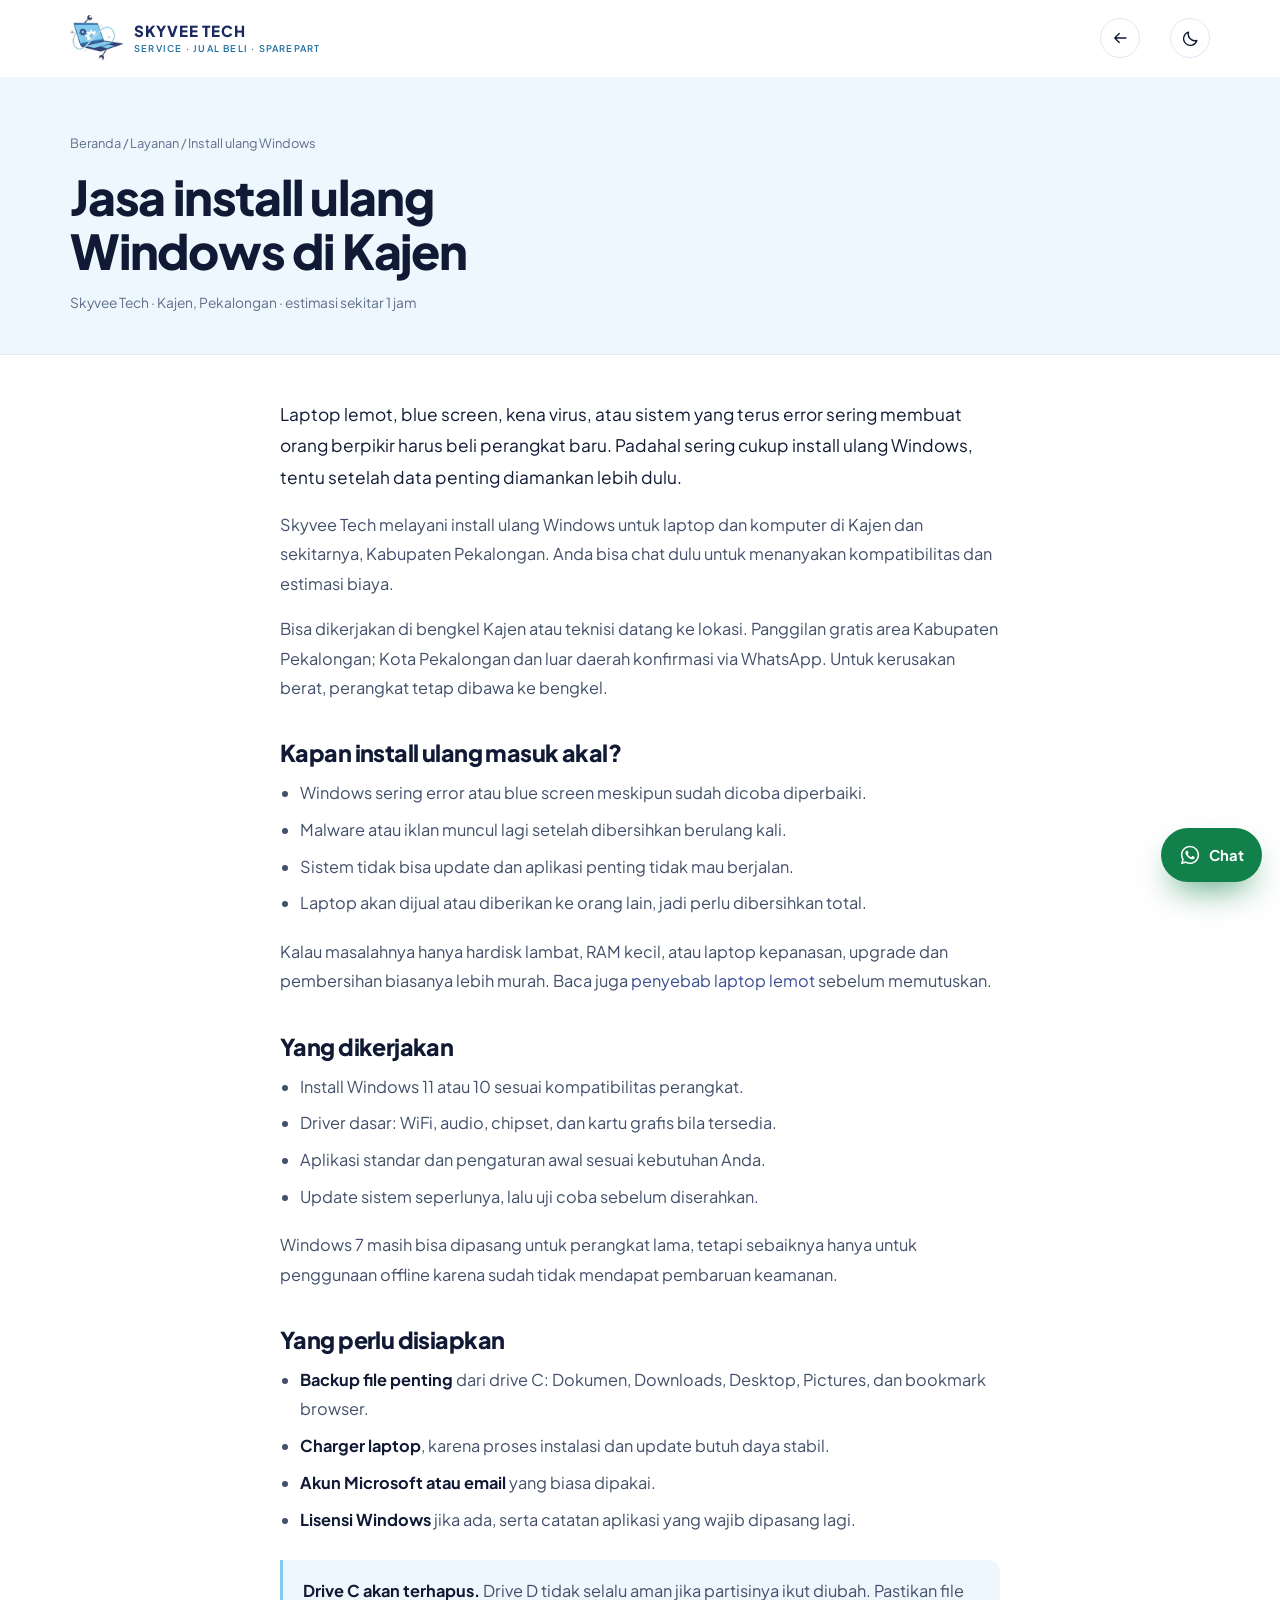
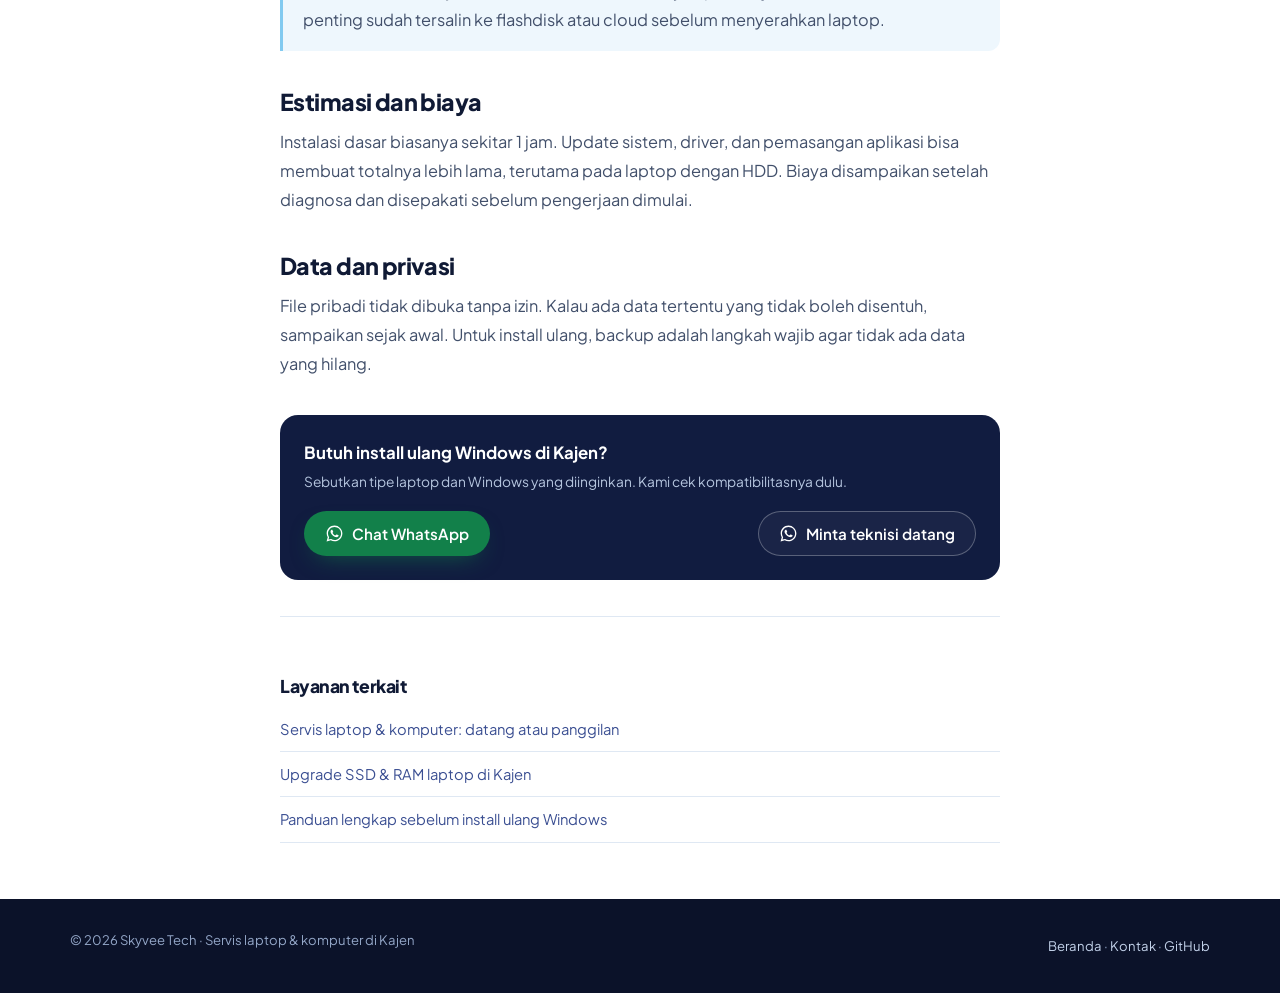
==== commit 12dbb4e2: "Tambah opsi datang, panggilan, dan remote" ====
--- a/install-ulang-windows-kajen.html
+++ b/install-ulang-windows-kajen.html
@@ -4,7 +4,7 @@
 <meta charset="utf-8">
 <meta name="viewport" content="width=device-width, initial-scale=1">
 <title>Jasa Install Ulang Windows di Kajen — Skyvee Tech</title>
-<meta name="description" content="Jasa install ulang Windows 11/10 di Kajen, Pekalongan. Driver lengkap, estimasi sekitar 1 jam, konsultasi kompatibilitas dan backup data via WhatsApp.">
+<meta name="description" content="Jasa install ulang Windows 11/10 di Kajen, Pekalongan. Bisa datang atau teknisi ke lokasi; driver lengkap, estimasi sekitar 1 jam, backup data via WhatsApp.">
 <meta name="theme-color" content="#16204a">
 <link rel="canonical" href="https://skyveetech.my.id/install-ulang-windows-kajen.html">
 <meta property="og:type" content="website">
@@ -12,8 +12,8 @@
 <meta property="og:locale" content="id_ID">
 <meta property="og:url" content="https://skyveetech.my.id/install-ulang-windows-kajen.html">
 <meta property="og:title" content="Jasa Install Ulang Windows di Kajen — Skyvee Tech">
-<meta property="og:description" content="Install ulang Windows 11/10 di Kajen, Pekalongan. Driver lengkap, estimasi sekitar 1 jam, konsultasi dan backup data via WhatsApp.">
-<meta property="og:image" content="https://skyveetech.my.id/assets/img/og.jpg">
+<meta property="og:description" content="Install ulang Windows 11/10 di Kajen, Pekalongan. Bisa datang atau panggilan; driver lengkap, estimasi sekitar 1 jam, backup data via WhatsApp.">
+<meta property="og:image" content="https://skyveetech.my.id/assets/img/og.jpg?v=12">
 <meta name="twitter:card" content="summary_large_image">
 <link rel="icon" href="assets/favicon.svg" type="image/svg+xml">
 <link rel="apple-touch-icon" href="assets/apple-touch-icon.png">
@@ -38,7 +38,7 @@
       "@type": "Service",
       "name": "Install Ulang Windows di Kajen",
       "serviceType": "Install ulang Windows",
-      "description": "Jasa install ulang Windows 11/10 di Kajen, Pekalongan, termasuk driver dan aplikasi standar. Konsultasi kompatibilitas dan backup data sebelum pengerjaan.",
+      "description": "Jasa install ulang Windows 11/10 di Kajen, Pekalongan, termasuk driver dan aplikasi standar. Bisa datang ke bengkel atau minta teknisi ke lokasi; konsultasi kompatibilitas dan backup data sebelum pengerjaan.",
       "url": "https://skyveetech.my.id/install-ulang-windows-kajen.html",
       "provider": {
         "@type": "LocalBusiness",
@@ -54,7 +54,10 @@
           "addressCountry": "ID"
         }
       },
-      "areaServed": { "@type": "AdministrativeArea", "name": "Kabupaten Pekalongan" }
+      "areaServed": [
+        { "@type": "AdministrativeArea", "name": "Kabupaten Pekalongan" },
+        { "@type": "AdministrativeArea", "name": "Kota Pekalongan" }
+      ]
     },
     {
       "@type": "BreadcrumbList",
@@ -104,6 +107,7 @@
   <article class="article-body">
     <p>Laptop lemot, blue screen, kena virus, atau sistem yang terus error sering membuat orang berpikir harus beli perangkat baru. Padahal sering cukup install ulang Windows, tentu setelah data penting diamankan lebih dulu.</p>
     <p>Skyvee Tech melayani install ulang Windows untuk laptop dan komputer di Kajen dan sekitarnya, Kabupaten Pekalongan. Anda bisa chat dulu untuk menanyakan kompatibilitas dan estimasi biaya.</p>
+    <p>Bisa dikerjakan di bengkel Kajen atau teknisi datang ke lokasi. Panggilan gratis area Kabupaten Pekalongan; Kota Pekalongan dan luar daerah konfirmasi via WhatsApp. Untuk kerusakan berat, perangkat tetap dibawa ke bengkel.</p>
 
     <h2>Kapan install ulang masuk akal?</h2>
     <ul>
@@ -149,11 +153,15 @@
         <svg class="icon" aria-hidden="true"><use href="#i-wa"></use></svg>
         Chat WhatsApp
       </a>
+      <a class="btn btn-outline-light" href="https://wa.me/6285641388709?text=Halo%20Skyvee%20Tech%2C%20saya%20mau%20panggil%20teknisi%20untuk%20install%20ulang.%20Area%2Falamat%3A%20" target="_blank" rel="noopener">
+        <svg class="icon" aria-hidden="true"><use href="#i-wa"></use></svg>
+        Minta teknisi datang
+      </a>
     </div>
 
     <div class="article-related">
       <h2>Layanan terkait</h2>
-      <a href="servis-laptop-pekalongan.html">Servis laptop &amp; komputer di Kajen dan Pekalongan</a>
+      <a href="servis-laptop-pekalongan.html">Servis laptop &amp; komputer: datang atau panggilan</a>
       <a href="upgrade-ssd-ram-kajen.html">Upgrade SSD &amp; RAM laptop di Kajen</a>
       <a href="artikel/install-ulang-windows.html">Panduan lengkap sebelum install ulang Windows</a>
     </div>
--- a/assets/css/style.css
+++ b/assets/css/style.css
@@ -315,6 +315,34 @@
   grid-template-columns: minmax(0, 1.04fr) minmax(0, .96fr);
   align-items: center;
   gap: 56px;
+}
+
+/* Animate.css lightSpeedInLeft */
+.animate__animated {
+  animation-duration: 1s;
+  animation-fill-mode: both;
+}
+.animate__lightSpeedInLeft {
+  animation-name: lightSpeedInLeft;
+  animation-timing-function: ease-out;
+}
+@keyframes lightSpeedInLeft {
+  from {
+    transform: translate3d(-100%, 0, 0) skewX(30deg);
+    opacity: 0;
+  }
+  60% {
+    transform: skewX(-20deg);
+    opacity: 1;
+  }
+  80% {
+    transform: skewX(5deg);
+    opacity: 1;
+  }
+  to {
+    transform: translate3d(0, 0, 0);
+    opacity: 1;
+  }
 }
 
 .pill {
